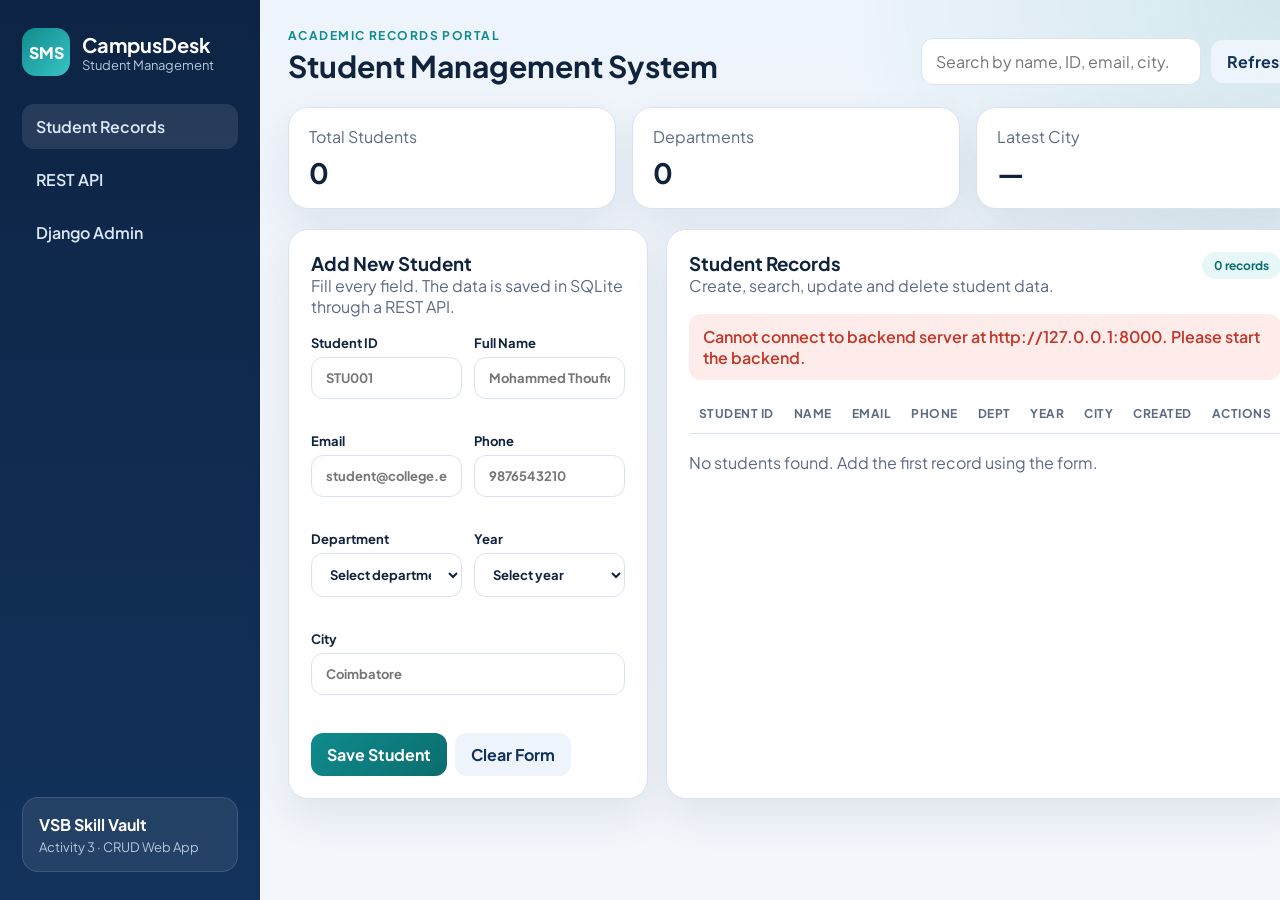
==== frontend/index.html @ 1a043cc7 "Separate project into distinct frontend and backend directories with CORS support" ====
<!DOCTYPE html>
<html lang="en">
<head>
    <meta charset="UTF-8">
    <meta name="viewport" content="width=device-width, initial-scale=1.0">
    <title>Student Management System | VSB Skill Vault</title>
    <link rel="preconnect" href="https://fonts.googleapis.com">
    <link rel="preconnect" href="https://fonts.gstatic.com" crossorigin>
    <link href="https://fonts.googleapis.com/css2?family=Plus+Jakarta+Sans:wght@400;500;600;700;800&display=swap" rel="stylesheet">
    <link rel="stylesheet" href="css/style.css">
    <link rel="icon" href="data:image/svg+xml,<svg xmlns=%22http://www.w3.org/2000/svg%22 viewBox=%220 0 100 100%22><text y=%22.9em%22 font-size=%2290%22>🎓</text></svg>">
</head>
<body>
    <div class="app">
        <aside class="sidebar">
            <div class="brand">
                <div class="brand-mark">SMS</div>
                <div>
                    <h1>CampusDesk</h1>
                    <p>Student Management</p>
                </div>
            </div>
            <nav class="side-nav">
                <a class="active" href="#records">Student Records</a>
                <a href="http://127.0.0.1:8000/api/students/" target="_blank" rel="noopener">REST API</a>
                <a href="http://127.0.0.1:8000/admin/" target="_blank" rel="noopener">Django Admin</a>
            </nav>
            <div class="sidebar-note">
                <strong>VSB Skill Vault</strong>
                <span>Activity 3 · CRUD Web App</span>
            </div>
        </aside>

        <main class="content">
            <header class="topbar">
                <div>
                    <p class="eyebrow">Academic Records Portal</p>
                    <h2>Student Management System</h2>
                </div>
                <div class="top-actions">
                    <div class="search-box">
                        <input id="searchInput" type="search" placeholder="Search by name, ID, email, city...">
                    </div>
                    <button id="refreshBtn" class="btn ghost" type="button">Refresh</button>
                </div>
            </header>

            <section class="stats" id="stats">
                <article>
                    <span>Total Students</span>
                    <strong id="statTotal">0</strong>
                </article>
                <article>
                    <span>Departments</span>
                    <strong id="statDept">0</strong>
                </article>
                <article>
                    <span>Latest City</span>
                    <strong id="statCity">—</strong>
                </article>
            </section>

            <section class="workspace" id="records">
                <div class="card form-card">
                    <div class="card-head">
                        <h3 id="formTitle">Add New Student</h3>
                        <p id="formHint">Fill every field. The data is saved in SQLite through a REST API.</p>
                    </div>
                    <form id="studentForm" novalidate>
                        <input type="hidden" id="recordId">
                        <div class="grid">
                            <label>
                                Student ID
                                <input id="student_id" name="student_id" maxlength="20" placeholder="STU001" required>
                                <small class="field-error" data-for="student_id"></small>
                            </label>
                            <label>
                                Full Name
                                <input id="name" name="name" maxlength="100" placeholder="Mohammed Thoufiq" required>
                                <small class="field-error" data-for="name"></small>
                            </label>
                            <label>
                                Email
                                <input id="email" name="email" type="email" placeholder="student@college.edu" required>
                                <small class="field-error" data-for="email"></small>
                            </label>
                            <label>
                                Phone
                                <input id="phone" name="phone" maxlength="10" placeholder="9876543210" required>
                                <small class="field-error" data-for="phone"></small>
                            </label>
                            <label>
                                Department
                                <select id="department" name="department" required>
                                    <option value="">Select department</option>
                                    <option value="CSE">CSE</option>
                                    <option value="IT">IT</option>
                                    <option value="ECE">ECE</option>
                                    <option value="EEE">EEE</option>
                                    <option value="MECH">MECH</option>
                                    <option value="CIVIL">CIVIL</option>
                                    <option value="AIDS">AIDS</option>
                                    <option value="AIML">AIML</option>
                                </select>
                                <small class="field-error" data-for="department"></small>
                            </label>
                            <label>
                                Year
                                <select id="year" name="year" required>
                                    <option value="">Select year</option>
                                    <option value="1">1st Year</option>
                                    <option value="2">2nd Year</option>
                                    <option value="3">3rd Year</option>
                                    <option value="4">4th Year</option>
                                </select>
                                <small class="field-error" data-for="year"></small>
                            </label>
                            <label class="full">
                                City
                                <input id="city" name="city" maxlength="80" placeholder="Coimbatore" required>
                                <small class="field-error" data-for="city"></small>
                            </label>
                        </div>
                        <div class="form-actions">
                            <button id="submitBtn" class="btn primary" type="submit">Save Student</button>
                            <button id="resetBtn" class="btn ghost" type="button">Clear Form</button>
                        </div>
                    </form>
                </div>

                <div class="card table-card">
                    <div class="card-head row">
                        <div>
                            <h3>Student Records</h3>
                            <p id="tableHint">Create, search, update and delete student data.</p>
                        </div>
                        <span id="resultCount" class="badge">0 records</span>
                    </div>
                    <div id="alertBox" class="alert" hidden></div>
                    <div class="table-wrap">
                        <table>
                            <thead>
                                <tr>
                                    <th>Student ID</th>
                                    <th>Name</th>
                                    <th>Email</th>
                                    <th>Phone</th>
                                    <th>Dept</th>
                                    <th>Year</th>
                                    <th>City</th>
                                    <th>Created</th>
                                    <th>Actions</th>
                                </tr>
                            </thead>
                            <tbody id="studentTable"></tbody>
                        </table>
                    </div>
                    <p id="emptyState" class="empty">No students found. Add the first record using the form.</p>
                </div>
            </section>
        </main>
    </div>
    <script src="js/app.js"></script>
</body>
</html>
---- frontend/css/style.css ----
:root {
    --bg: #f3f6fb;
    --panel: #ffffff;
    --ink: #10233d;
    --muted: #5b6b82;
    --line: #d9e3f0;
    --navy: #12325c;
    --navy-2: #0d2444;
    --teal: #0f8b8d;
    --teal-dark: #0b6d6f;
    --gold: #d4a017;
    --danger: #c0392b;
    --ok: #1e7a46;
    --shadow: 0 18px 40px rgba(16, 35, 61, 0.08);
}

* {
    box-sizing: border-box;
    margin: 0;
    padding: 0;
}

body {
    font-family: "Plus Jakarta Sans", sans-serif;
    background:
        radial-gradient(circle at top right, rgba(15, 139, 141, 0.12), transparent 28%),
        linear-gradient(180deg, #eef4fb 0%, var(--bg) 100%);
    color: var(--ink);
    min-height: 100vh;
}

.app {
    display: grid;
    grid-template-columns: 260px 1fr;
    min-height: 100vh;
}

.sidebar {
    background: linear-gradient(180deg, var(--navy-2), var(--navy));
    color: #fff;
    padding: 28px 22px;
    display: flex;
    flex-direction: column;
    gap: 28px;
}

.brand {
    display: flex;
    gap: 12px;
    align-items: center;
}

.brand-mark {
    width: 48px;
    height: 48px;
    border-radius: 14px;
    display: grid;
    place-items: center;
    background: linear-gradient(135deg, var(--teal), #38c4c6);
    font-weight: 800;
}

.brand h1 {
    font-size: 20px;
}

.brand p,
.sidebar-note span {
    color: #b7c6da;
    font-size: 13px;
}

.side-nav {
    display: flex;
    flex-direction: column;
    gap: 8px;
}

.side-nav a {
    color: #dce7f5;
    text-decoration: none;
    padding: 12px 14px;
    border-radius: 12px;
    font-weight: 600;
}

.side-nav a.active,
.side-nav a:hover {
    background: rgba(255, 255, 255, 0.1);
}

.sidebar-note {
    margin-top: auto;
    background: rgba(255, 255, 255, 0.08);
    border: 1px solid rgba(255, 255, 255, 0.12);
    border-radius: 16px;
    padding: 16px;
    display: flex;
    flex-direction: column;
    gap: 4px;
}

.content {
    padding: 28px;
}

.topbar {
    display: flex;
    justify-content: space-between;
    gap: 20px;
    align-items: flex-end;
    margin-bottom: 22px;
}

.eyebrow {
    text-transform: uppercase;
    letter-spacing: 0.12em;
    font-size: 12px;
    font-weight: 700;
    color: var(--teal);
}

.topbar h2 {
    font-size: 30px;
    margin-top: 4px;
}

.top-actions {
    display: flex;
    gap: 10px;
    align-items: center;
}

.search-box input,
label input,
label select {
    width: 100%;
    border: 1px solid var(--line);
    background: #fff;
    border-radius: 12px;
    padding: 12px 14px;
    font: inherit;
    color: var(--ink);
    outline: none;
}

.search-box input {
    min-width: 280px;
}

.search-box input:focus,
label input:focus,
label select:focus {
    border-color: var(--teal);
    box-shadow: 0 0 0 4px rgba(15, 139, 141, 0.12);
}

.stats {
    display: grid;
    grid-template-columns: repeat(3, 1fr);
    gap: 16px;
    margin-bottom: 20px;
}

.stats article,
.card {
    background: var(--panel);
    border: 1px solid var(--line);
    border-radius: 20px;
    box-shadow: var(--shadow);
}

.stats article {
    padding: 18px 20px;
}

.stats span,
.card-head p,
.empty,
.field-error,
.table-hint {
    color: var(--muted);
}

.stats strong {
    display: block;
    margin-top: 8px;
    font-size: 28px;
}

.workspace {
    display: grid;
    grid-template-columns: 360px 1fr;
    gap: 18px;
}

.card {
    padding: 22px;
}

.card-head {
    margin-bottom: 18px;
}

.card-head.row {
    display: flex;
    justify-content: space-between;
    align-items: flex-start;
    gap: 12px;
}

.grid {
    display: grid;
    grid-template-columns: 1fr 1fr;
    gap: 12px;
}

label {
    display: flex;
    flex-direction: column;
    gap: 6px;
    font-size: 13px;
    font-weight: 700;
}

label.full {
    grid-column: 1 / -1;
}

.field-error {
    min-height: 16px;
    font-weight: 500;
    color: var(--danger);
}

.form-actions,
.row-actions {
    display: flex;
    gap: 8px;
    flex-wrap: wrap;
}

.form-actions {
    margin-top: 16px;
}

.btn {
    border: 0;
    border-radius: 12px;
    padding: 11px 16px;
    font: inherit;
    font-weight: 700;
    cursor: pointer;
}

.btn.primary {
    background: linear-gradient(135deg, var(--teal), var(--teal-dark));
    color: #fff;
}

.btn.ghost {
    background: #eef4fb;
    color: var(--navy);
}

.btn.edit {
    background: #e8f4ff;
    color: #155a9c;
}

.btn.delete {
    background: #fdecea;
    color: var(--danger);
}

.btn:hover {
    transform: translateY(-1px);
}

.badge {
    background: #e7f7f7;
    color: var(--teal-dark);
    border-radius: 999px;
    padding: 6px 12px;
    font-size: 12px;
    font-weight: 700;
}

.table-wrap {
    overflow-x: auto;
}

table {
    width: 100%;
    border-collapse: collapse;
}

th,
td {
    text-align: left;
    padding: 12px 10px;
    border-bottom: 1px solid var(--line);
    font-size: 14px;
    white-space: nowrap;
}

th {
    color: var(--muted);
    font-size: 12px;
    letter-spacing: 0.04em;
    text-transform: uppercase;
}

.empty {
    padding-top: 18px;
}

.alert {
    margin-bottom: 14px;
    padding: 12px 14px;
    border-radius: 12px;
    font-weight: 600;
}

.alert.success {
    background: #e9f8ef;
    color: var(--ok);
}

.alert.error {
    background: #fdecea;
    color: var(--danger);
}

.hidden {
    display: none;
}

@media (max-width: 1100px) {
    .app,
    .workspace,
    .stats,
    .grid {
        grid-template-columns: 1fr;
    }

    .sidebar {
        flex-direction: row;
        align-items: center;
        justify-content: space-between;
        gap: 16px;
    }

    .side-nav,
    .sidebar-note {
        display: none;
    }

    .content {
        padding: 18px;
    }

    .topbar,
    .top-actions {
        flex-direction: column;
        align-items: stretch;
    }

    .search-box input {
        min-width: 0;
    }
}
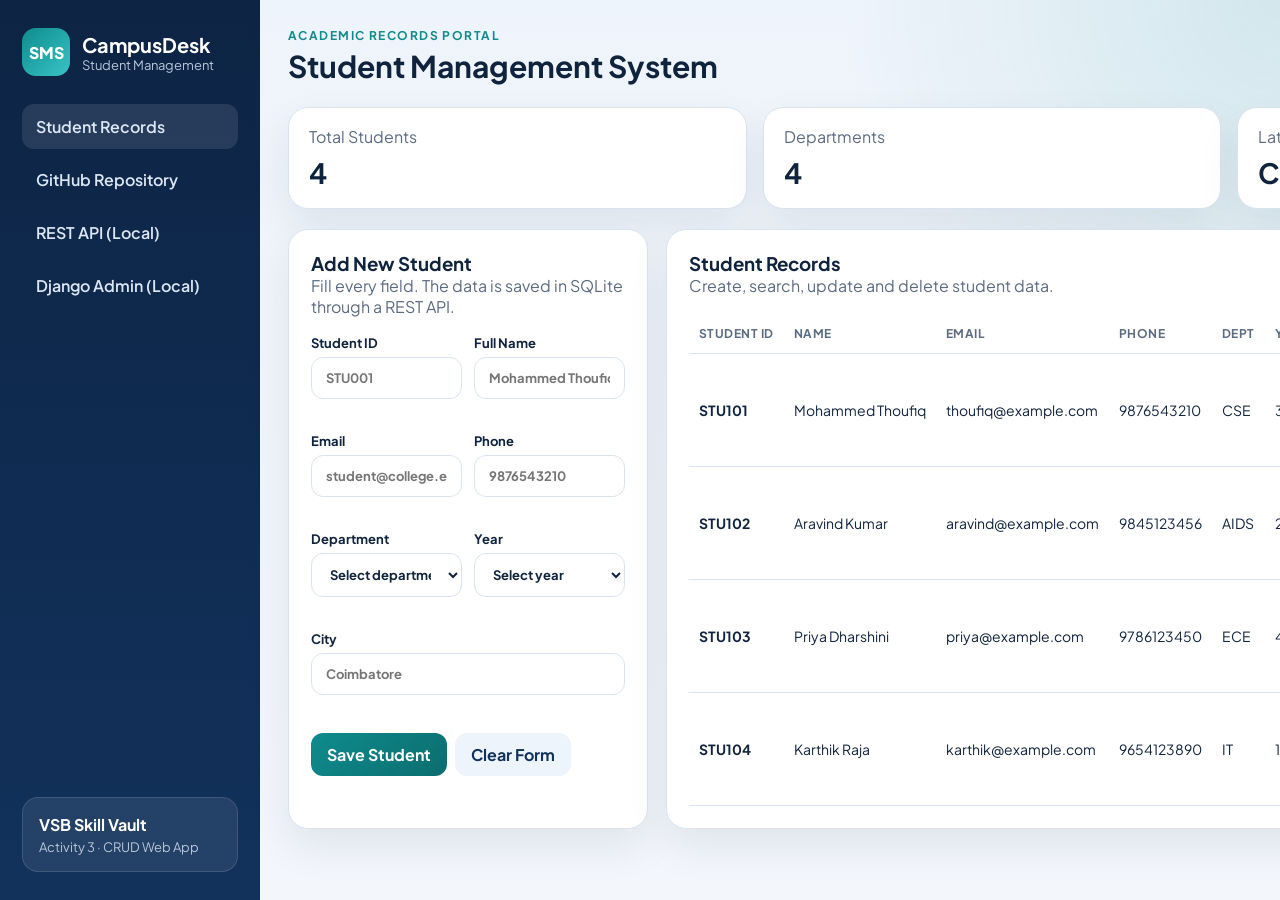
==== commit a340863c: "Enable direct GitHub Pages live web app with interactive browser storage and root redirect" ====
--- a/frontend/index.html
+++ b/frontend/index.html
@@ -22,8 +22,9 @@
             </div>
             <nav class="side-nav">
                 <a class="active" href="#records">Student Records</a>
-                <a href="http://127.0.0.1:8000/api/students/" target="_blank" rel="noopener">REST API</a>
-                <a href="http://127.0.0.1:8000/admin/" target="_blank" rel="noopener">Django Admin</a>
+                <a href="https://github.com/mohammedthoufiq003-svg/student-management-system33" target="_blank" rel="noopener">GitHub Repository</a>
+                <a href="http://127.0.0.1:8000/api/students/" target="_blank" rel="noopener">REST API (Local)</a>
+                <a href="http://127.0.0.1:8000/admin/" target="_blank" rel="noopener">Django Admin (Local)</a>
             </nav>
             <div class="sidebar-note">
                 <strong>VSB Skill Vault</strong>
